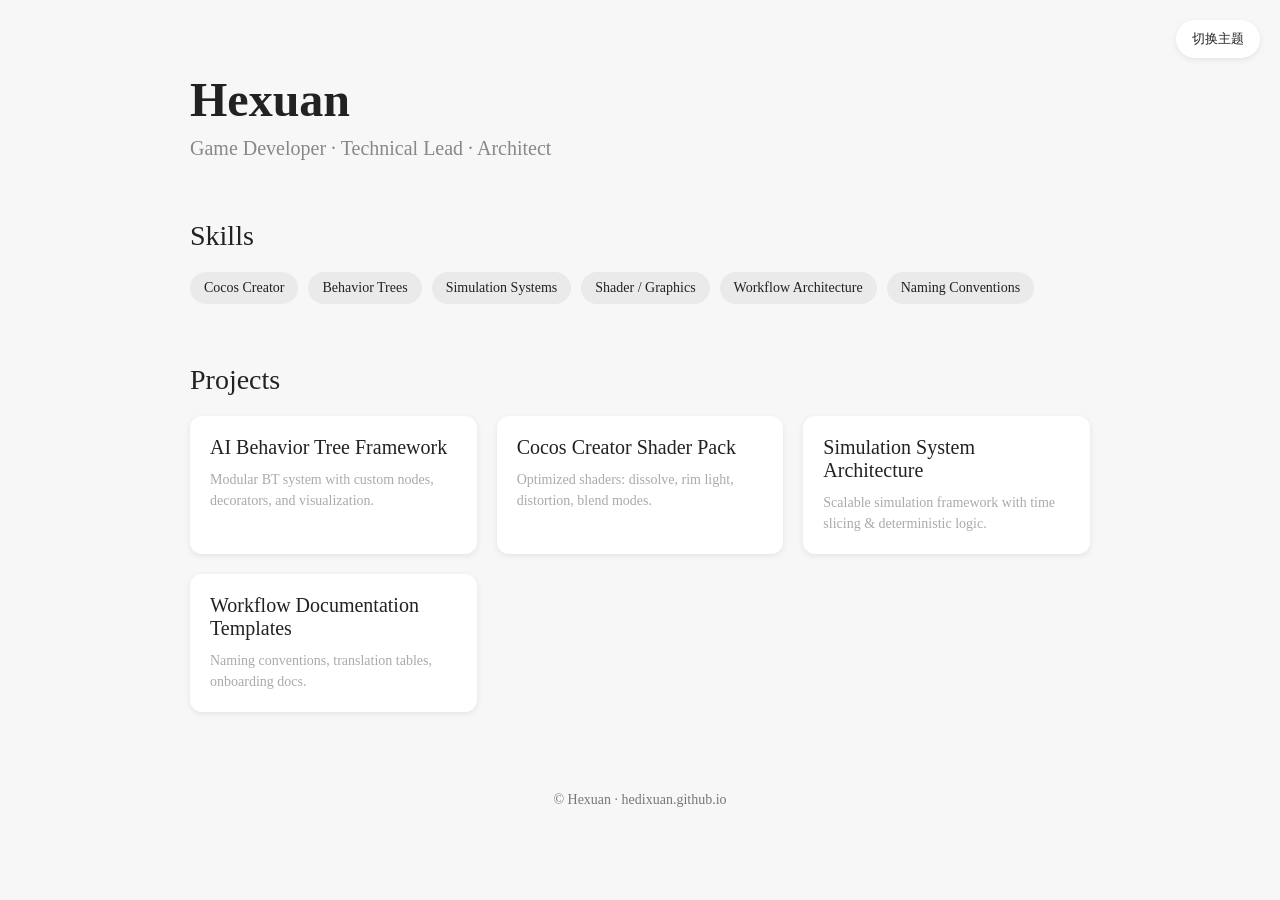
==== index.html @ cc36c201 "update" ====
<!doctype html>
<html lang="zh">
  <head>
    <meta charset="UTF-8" />
    <title>Hexuan · Game Developer</title>
    <meta name="viewport" content="width=device-width, initial-scale=1" />

    <style>
      :root {
        --bg: #f7f7f7;
        --text: #222;
        --card-bg: #fff;
        --card-shadow: rgba(0, 0, 0, 0.08);
        --skill-bg: #eaeaea;
      }

      [data-theme="dark"] {
        --bg: #111;
        --text: #e5e5e5;
        --card-bg: #1c1c1c;
        --card-shadow: rgba(255, 255, 255, 0.05);
        --skill-bg: #333;
      }

      body {
        margin: 0;
        font-family: -apple-system, BlinkMacSystemFont, "Segoe UI", Roboto;
        background: var(--bg);
        color: var(--text);
        transition:
          background 0.3s ease,
          color 0.3s ease;
      }

      .container {
        max-width: 900px;
        margin: auto;
        padding: 40px 20px;
      }

      h1 {
        font-size: 48px;
        margin-bottom: 10px;
      }

      .subtitle {
        font-size: 20px;
        color: #888;
        margin-bottom: 40px;
      }

      .section-title {
        font-size: 28px;
        margin-top: 60px;
        margin-bottom: 20px;
      }

      .skills {
        display: flex;
        flex-wrap: wrap;
        gap: 10px;
        margin-top: 20px;
      }

      .skill {
        background: var(--skill-bg);
        padding: 8px 14px;
        border-radius: 20px;
        font-size: 14px;
      }

      .projects {
        display: grid;
        grid-template-columns: repeat(auto-fill, minmax(260px, 1fr));
        gap: 20px;
      }

      .card {
        background: var(--card-bg);
        padding: 20px;
        border-radius: 12px;
        box-shadow: 0 2px 6px var(--card-shadow);
        transition:
          transform 0.2s ease,
          background 0.3s ease;
      }

      .card:hover {
        transform: translateY(-4px);
      }

      .card-title {
        font-size: 20px;
        margin-bottom: 10px;
      }

      .card-desc {
        font-size: 14px;
        color: #aaa;
        line-height: 1.5;
      }

      footer {
        margin-top: 80px;
        text-align: center;
        color: #777;
        font-size: 14px;
      }

      .theme-toggle {
        position: fixed;
        top: 20px;
        right: 20px;
        background: var(--card-bg);
        border: none;
        padding: 10px 16px;
        border-radius: 20px;
        cursor: pointer;
        box-shadow: 0 2px 6px var(--card-shadow);
        color: var(--text);
        transition:
          background 0.3s ease,
          color 0.3s ease;
      }
    </style>
  </head>

  <body>
    <button class="theme-toggle" id="themeBtn">切换主题</button>

    <div class="container">
      <h1>Hexuan</h1>
      <div class="subtitle">Game Developer · Technical Lead · Architect</div>

      <div class="section-title">Skills</div>
      <div class="skills">
        <div class="skill">Cocos Creator</div>
        <div class="skill">Behavior Trees</div>
        <div class="skill">Simulation Systems</div>
        <div class="skill">Shader / Graphics</div>
        <div class="skill">Workflow Architecture</div>
        <div class="skill">Naming Conventions</div>
      </div>

      <div class="section-title">Projects</div>
      <div class="projects">
        <div class="card">
          <div class="card-title">AI Behavior Tree Framework</div>
          <div class="card-desc">
            Modular BT system with custom nodes, decorators, and visualization.
          </div>
        </div>

        <div class="card">
          <div class="card-title">Cocos Creator Shader Pack</div>
          <div class="card-desc">
            Optimized shaders: dissolve, rim light, distortion, blend modes.
          </div>
        </div>

        <div class="card">
          <div class="card-title">Simulation System Architecture</div>
          <div class="card-desc">
            Scalable simulation framework with time slicing & deterministic
            logic.
          </div>
        </div>

        <div class="card">
          <div class="card-title">Workflow Documentation Templates</div>
          <div class="card-desc">
            Naming conventions, translation tables, onboarding docs.
          </div>
        </div>
      </div>

      <footer>© Hexuan · hedixuan.github.io</footer>
    </div>

    <script>
      const btn = document.getElementById("themeBtn");
      const root = document.documentElement;

      // 自动跟随系统主题
      const prefersDark = window.matchMedia(
        "(prefers-color-scheme: dark)",
      ).matches;
      if (prefersDark) root.setAttribute("data-theme", "dark");

      // 手动切换
      btn.onclick = () => {
        const current = root.getAttribute("data-theme");
        root.setAttribute("data-theme", current === "dark" ? "light" : "dark");
      };
    </script>
  </body>
</html>
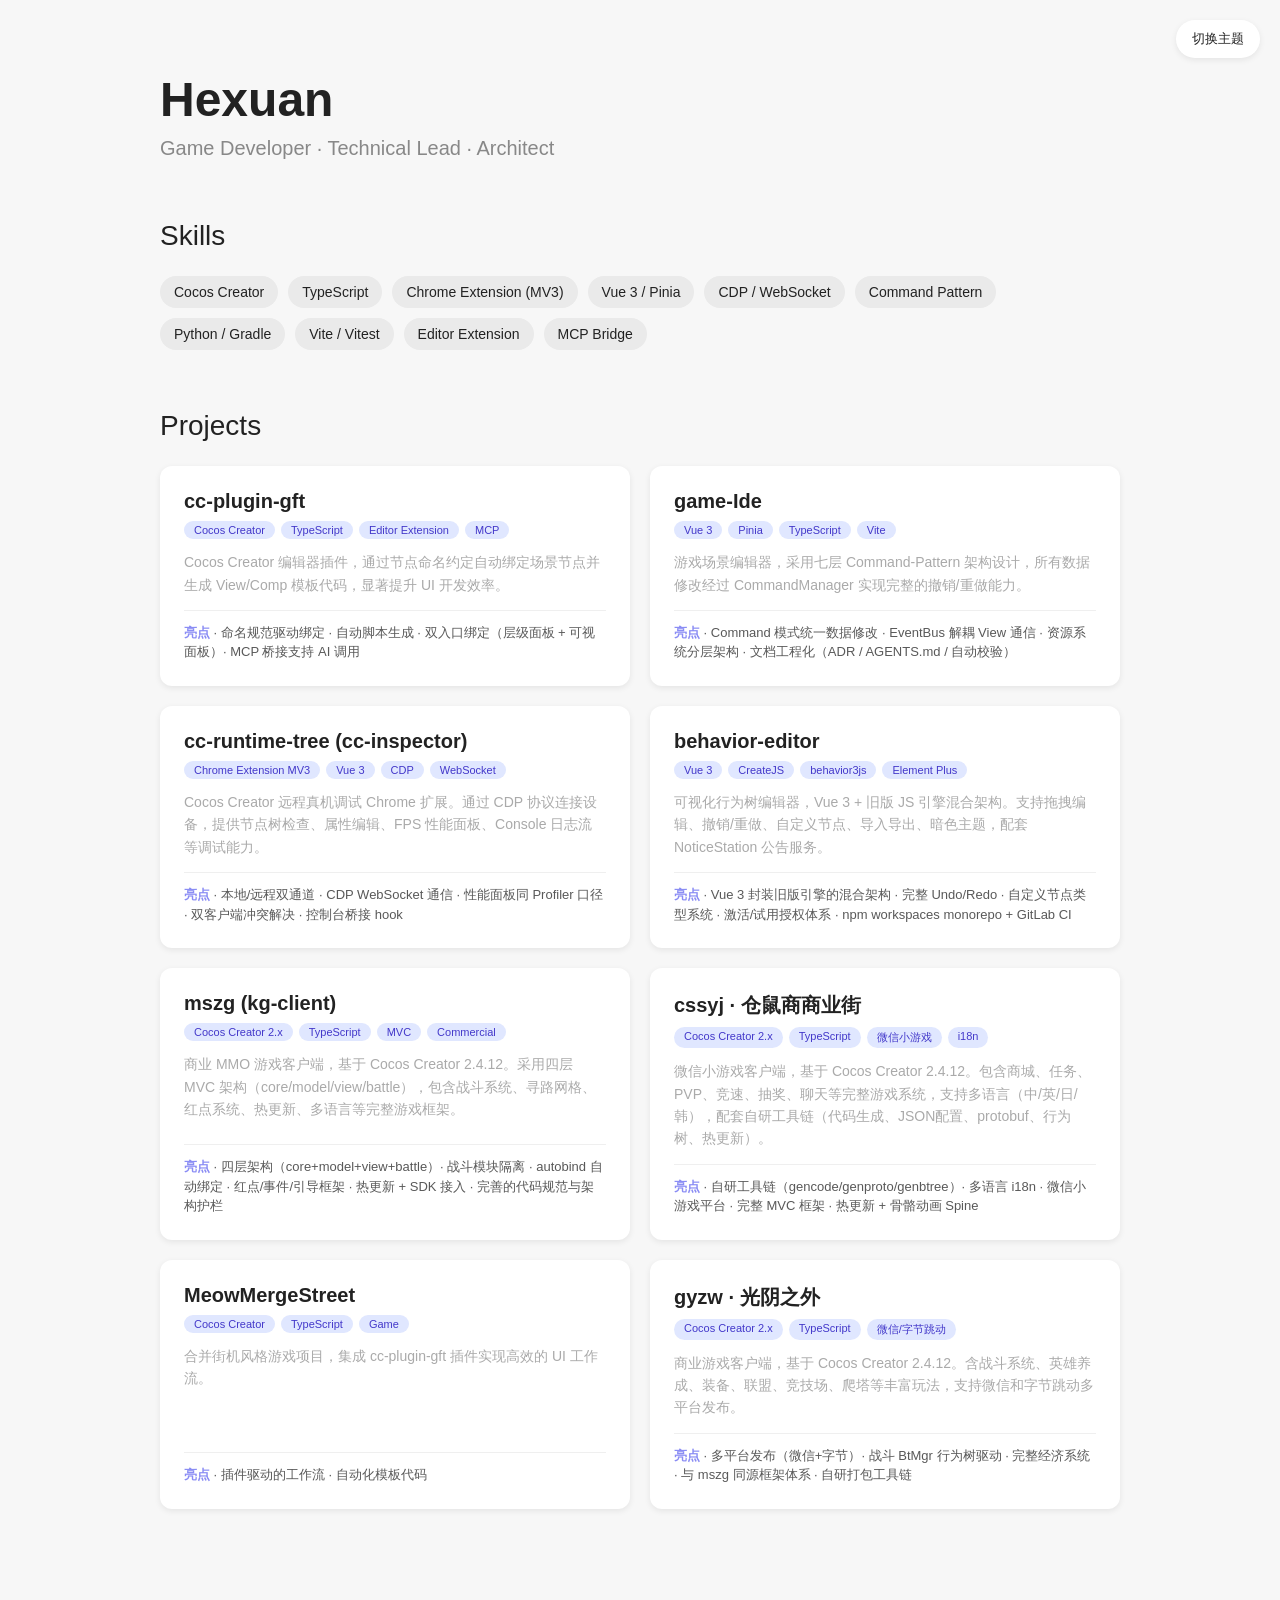
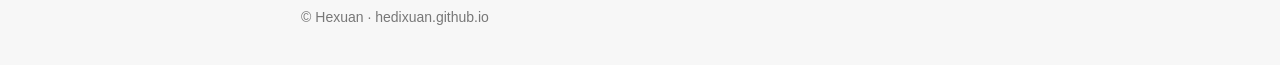
==== commit 9b0fd327: "update hero page with real project portfolio" ====
--- a/index.html
+++ b/index.html
@@ -1,197 +1,341 @@
-<!doctype html>
-<html lang="zh">
-  <head>
-    <meta charset="UTF-8" />
-    <title>Hexuan · Game Developer</title>
-    <meta name="viewport" content="width=device-width, initial-scale=1" />
-
-    <style>
-      :root {
-        --bg: #f7f7f7;
-        --text: #222;
-        --card-bg: #fff;
-        --card-shadow: rgba(0, 0, 0, 0.08);
-        --skill-bg: #eaeaea;
-      }
-
-      [data-theme="dark"] {
-        --bg: #111;
-        --text: #e5e5e5;
-        --card-bg: #1c1c1c;
-        --card-shadow: rgba(255, 255, 255, 0.05);
-        --skill-bg: #333;
-      }
-
-      body {
-        margin: 0;
-        font-family: -apple-system, BlinkMacSystemFont, "Segoe UI", Roboto;
-        background: var(--bg);
-        color: var(--text);
-        transition:
-          background 0.3s ease,
-          color 0.3s ease;
-      }
-
-      .container {
-        max-width: 900px;
-        margin: auto;
-        padding: 40px 20px;
-      }
-
-      h1 {
-        font-size: 48px;
-        margin-bottom: 10px;
-      }
-
-      .subtitle {
-        font-size: 20px;
-        color: #888;
-        margin-bottom: 40px;
-      }
-
-      .section-title {
-        font-size: 28px;
-        margin-top: 60px;
-        margin-bottom: 20px;
-      }
-
-      .skills {
-        display: flex;
-        flex-wrap: wrap;
-        gap: 10px;
-        margin-top: 20px;
-      }
-
-      .skill {
-        background: var(--skill-bg);
-        padding: 8px 14px;
-        border-radius: 20px;
-        font-size: 14px;
-      }
-
-      .projects {
-        display: grid;
-        grid-template-columns: repeat(auto-fill, minmax(260px, 1fr));
-        gap: 20px;
-      }
-
-      .card {
-        background: var(--card-bg);
-        padding: 20px;
-        border-radius: 12px;
-        box-shadow: 0 2px 6px var(--card-shadow);
-        transition:
-          transform 0.2s ease,
-          background 0.3s ease;
-      }
-
-      .card:hover {
-        transform: translateY(-4px);
-      }
-
-      .card-title {
-        font-size: 20px;
-        margin-bottom: 10px;
-      }
-
-      .card-desc {
-        font-size: 14px;
-        color: #aaa;
-        line-height: 1.5;
-      }
-
-      footer {
-        margin-top: 80px;
-        text-align: center;
-        color: #777;
-        font-size: 14px;
-      }
-
-      .theme-toggle {
-        position: fixed;
-        top: 20px;
-        right: 20px;
-        background: var(--card-bg);
-        border: none;
-        padding: 10px 16px;
-        border-radius: 20px;
-        cursor: pointer;
-        box-shadow: 0 2px 6px var(--card-shadow);
-        color: var(--text);
-        transition:
-          background 0.3s ease,
-          color 0.3s ease;
-      }
-    </style>
-  </head>
-
-  <body>
-    <button class="theme-toggle" id="themeBtn">切换主题</button>
-
-    <div class="container">
-      <h1>Hexuan</h1>
-      <div class="subtitle">Game Developer · Technical Lead · Architect</div>
-
-      <div class="section-title">Skills</div>
-      <div class="skills">
-        <div class="skill">Cocos Creator</div>
-        <div class="skill">Behavior Trees</div>
-        <div class="skill">Simulation Systems</div>
-        <div class="skill">Shader / Graphics</div>
-        <div class="skill">Workflow Architecture</div>
-        <div class="skill">Naming Conventions</div>
-      </div>
-
-      <div class="section-title">Projects</div>
-      <div class="projects">
-        <div class="card">
-          <div class="card-title">AI Behavior Tree Framework</div>
-          <div class="card-desc">
-            Modular BT system with custom nodes, decorators, and visualization.
-          </div>
-        </div>
-
-        <div class="card">
-          <div class="card-title">Cocos Creator Shader Pack</div>
-          <div class="card-desc">
-            Optimized shaders: dissolve, rim light, distortion, blend modes.
-          </div>
-        </div>
-
-        <div class="card">
-          <div class="card-title">Simulation System Architecture</div>
-          <div class="card-desc">
-            Scalable simulation framework with time slicing & deterministic
-            logic.
-          </div>
-        </div>
-
-        <div class="card">
-          <div class="card-title">Workflow Documentation Templates</div>
-          <div class="card-desc">
-            Naming conventions, translation tables, onboarding docs.
-          </div>
-        </div>
-      </div>
-
-      <footer>© Hexuan · hedixuan.github.io</footer>
-    </div>
-
-    <script>
-      const btn = document.getElementById("themeBtn");
-      const root = document.documentElement;
-
-      // 自动跟随系统主题
-      const prefersDark = window.matchMedia(
-        "(prefers-color-scheme: dark)",
-      ).matches;
-      if (prefersDark) root.setAttribute("data-theme", "dark");
-
-      // 手动切换
-      btn.onclick = () => {
-        const current = root.getAttribute("data-theme");
-        root.setAttribute("data-theme", current === "dark" ? "light" : "dark");
-      };
-    </script>
-  </body>
-</html>
+<!doctype html>
+<html lang="zh">
+  <head>
+    <meta charset="UTF-8" />
+    <title>Hexuan · Game Developer</title>
+    <meta name="viewport" content="width=device-width, initial-scale=1" />
+
+    <style>
+      :root {
+        --bg: #f7f7f7;
+        --text: #222;
+        --card-bg: #fff;
+        --card-shadow: rgba(0, 0, 0, 0.08);
+        --skill-bg: #eaeaea;
+        --tag-bg: #e0e7ff;
+        --tag-text: #4338ca;
+        --highlight: #6366f1;
+      }
+
+      [data-theme="dark"] {
+        --bg: #111;
+        --text: #e5e5e5;
+        --card-bg: #1c1c1c;
+        --card-shadow: rgba(255, 255, 255, 0.05);
+        --skill-bg: #333;
+        --tag-bg: #1e1b4b;
+        --tag-text: #a5b4fc;
+        --highlight: #818cf8;
+      }
+
+      body {
+        margin: 0;
+        font-family: -apple-system, BlinkMacSystemFont, "Segoe UI", Roboto, sans-serif;
+        background: var(--bg);
+        color: var(--text);
+        transition:
+          background 0.3s ease,
+          color 0.3s ease;
+      }
+
+      .container {
+        max-width: 960px;
+        margin: auto;
+        padding: 40px 20px;
+      }
+
+      h1 {
+        font-size: 48px;
+        margin-bottom: 10px;
+      }
+
+      .subtitle {
+        font-size: 20px;
+        color: #888;
+        margin-bottom: 40px;
+      }
+
+      .section-title {
+        font-size: 28px;
+        margin-top: 60px;
+        margin-bottom: 24px;
+        display: flex;
+        align-items: center;
+        gap: 10px;
+      }
+
+      .skills {
+        display: flex;
+        flex-wrap: wrap;
+        gap: 10px;
+        margin-top: 20px;
+      }
+
+      .skill {
+        background: var(--skill-bg);
+        padding: 8px 14px;
+        border-radius: 20px;
+        font-size: 14px;
+        transition: background 0.3s ease;
+      }
+
+      .projects {
+        display: grid;
+        grid-template-columns: repeat(auto-fill, minmax(420px, 1fr));
+        gap: 20px;
+      }
+
+      .card {
+        background: var(--card-bg);
+        padding: 24px;
+        border-radius: 12px;
+        box-shadow: 0 2px 6px var(--card-shadow);
+        transition:
+          transform 0.2s ease,
+          background 0.3s ease;
+        display: flex;
+        flex-direction: column;
+      }
+
+      .card:hover {
+        transform: translateY(-4px);
+      }
+
+      .card-title {
+        font-size: 20px;
+        margin-bottom: 8px;
+        font-weight: 600;
+      }
+
+      .card-desc {
+        font-size: 14px;
+        color: #aaa;
+        line-height: 1.6;
+        margin-bottom: 14px;
+        flex: 1;
+      }
+
+      .card-tags {
+        display: flex;
+        flex-wrap: wrap;
+        gap: 6px;
+        margin-bottom: 12px;
+      }
+
+      .card-tag {
+        background: var(--tag-bg);
+        color: var(--tag-text);
+        padding: 3px 10px;
+        border-radius: 12px;
+        font-size: 11px;
+        font-weight: 500;
+      }
+
+      .card-highlights {
+        font-size: 13px;
+        line-height: 1.5;
+        color: var(--text);
+        padding-top: 12px;
+        border-top: 1px solid var(--skill-bg);
+        opacity: 0.75;
+      }
+
+      .card-highlights strong {
+        color: var(--highlight);
+        font-weight: 600;
+      }
+
+      footer {
+        margin-top: 80px;
+        text-align: center;
+        color: #777;
+        font-size: 14px;
+      }
+
+      .theme-toggle {
+        position: fixed;
+        top: 20px;
+        right: 20px;
+        background: var(--card-bg);
+        border: none;
+        padding: 10px 16px;
+        border-radius: 20px;
+        cursor: pointer;
+        box-shadow: 0 2px 6px var(--card-shadow);
+        color: var(--text);
+        transition:
+          background 0.3s ease,
+          color 0.3s ease;
+        z-index: 10;
+      }
+    </style>
+  </head>
+
+  <body>
+    <button class="theme-toggle" id="themeBtn">切换主题</button>
+
+    <div class="container">
+      <h1>Hexuan</h1>
+      <div class="subtitle">Game Developer · Technical Lead · Architect</div>
+
+      <div class="section-title">Skills</div>
+      <div class="skills">
+        <div class="skill">Cocos Creator</div>
+        <div class="skill">TypeScript</div>
+        <div class="skill">Chrome Extension (MV3)</div>
+        <div class="skill">Vue 3 / Pinia</div>
+        <div class="skill">CDP / WebSocket</div>
+        <div class="skill">Command Pattern</div>
+        <div class="skill">Python / Gradle</div>
+        <div class="skill">Vite / Vitest</div>
+        <div class="skill">Editor Extension</div>
+        <div class="skill">MCP Bridge</div>
+      </div>
+
+      <div class="section-title">Projects</div>
+      <div class="projects">
+        <div class="card">
+          <div class="card-title">cc-plugin-gft</div>
+          <div class="card-tags">
+            <span class="card-tag">Cocos Creator</span>
+            <span class="card-tag">TypeScript</span>
+            <span class="card-tag">Editor Extension</span>
+            <span class="card-tag">MCP</span>
+          </div>
+          <div class="card-desc">
+            Cocos Creator 编辑器插件，通过节点命名约定自动绑定场景节点并生成 View/Comp 模板代码，显著提升 UI 开发效率。
+          </div>
+          <div class="card-highlights">
+            <strong>亮点</strong> · 命名规范驱动绑定 · 自动脚本生成 · 双入口绑定（层级面板 + 可视面板）· MCP 桥接支持 AI 调用
+          </div>
+        </div>
+
+        <div class="card">
+          <div class="card-title">game-Ide</div>
+          <div class="card-tags">
+            <span class="card-tag">Vue 3</span>
+            <span class="card-tag">Pinia</span>
+            <span class="card-tag">TypeScript</span>
+            <span class="card-tag">Vite</span>
+          </div>
+          <div class="card-desc">
+            游戏场景编辑器，采用七层 Command-Pattern 架构设计，所有数据修改经过 CommandManager 实现完整的撤销/重做能力。
+          </div>
+          <div class="card-highlights">
+            <strong>亮点</strong> · Command 模式统一数据修改 · EventBus 解耦 View 通信 · 资源系统分层架构 · 文档工程化（ADR / AGENTS.md / 自动校验）
+          </div>
+        </div>
+
+        <div class="card">
+          <div class="card-title">cc-runtime-tree (cc-inspector)</div>
+          <div class="card-tags">
+            <span class="card-tag">Chrome Extension MV3</span>
+            <span class="card-tag">Vue 3</span>
+            <span class="card-tag">CDP</span>
+            <span class="card-tag">WebSocket</span>
+          </div>
+          <div class="card-desc">
+            Cocos Creator 远程真机调试 Chrome 扩展。通过 CDP 协议连接设备，提供节点树检查、属性编辑、FPS 性能面板、Console 日志流等调试能力。
+          </div>
+          <div class="card-highlights">
+            <strong>亮点</strong> · 本地/远程双通道 · CDP WebSocket 通信 · 性能面板同 Profiler 口径 · 双客户端冲突解决 · 控制台桥接 hook
+          </div>
+        </div>
+
+        <div class="card">
+          <div class="card-title">behavior-editor</div>
+          <div class="card-tags">
+            <span class="card-tag">Vue 3</span>
+            <span class="card-tag">CreateJS</span>
+            <span class="card-tag">behavior3js</span>
+            <span class="card-tag">Element Plus</span>
+          </div>
+          <div class="card-desc">
+            可视化行为树编辑器，Vue 3 + 旧版 JS 引擎混合架构。支持拖拽编辑、撤销/重做、自定义节点、导入导出、暗色主题，配套 NoticeStation 公告服务。
+          </div>
+          <div class="card-highlights">
+            <strong>亮点</strong> · Vue 3 封装旧版引擎的混合架构 · 完整 Undo/Redo · 自定义节点类型系统 · 激活/试用授权体系 · npm workspaces monorepo + GitLab CI
+          </div>
+        </div>
+
+        <div class="card">
+          <div class="card-title">mszg (kg-client)</div>
+          <div class="card-tags">
+            <span class="card-tag">Cocos Creator 2.x</span>
+            <span class="card-tag">TypeScript</span>
+            <span class="card-tag">MVC</span>
+            <span class="card-tag">Commercial</span>
+          </div>
+          <div class="card-desc">
+            商业 MMO 游戏客户端，基于 Cocos Creator 2.4.12。采用四层 MVC 架构（core/model/view/battle），包含战斗系统、寻路网格、红点系统、热更新、多语言等完整游戏框架。
+          </div>
+          <div class="card-highlights">
+            <strong>亮点</strong> · 四层架构（core+model+view+battle）· 战斗模块隔离 · autobind 自动绑定 · 红点/事件/引导框架 · 热更新 + SDK 接入 · 完善的代码规范与架构护栏
+          </div>
+        </div>
+
+        <div class="card">
+          <div class="card-title">cssyj · 仓鼠商商业街</div>
+          <div class="card-tags">
+            <span class="card-tag">Cocos Creator 2.x</span>
+            <span class="card-tag">TypeScript</span>
+            <span class="card-tag">微信小游戏</span>
+            <span class="card-tag">i18n</span>
+          </div>
+          <div class="card-desc">
+            微信小游戏客户端，基于 Cocos Creator 2.4.12。包含商城、任务、PVP、竞速、抽奖、聊天等完整游戏系统，支持多语言（中/英/日/韩），配套自研工具链（代码生成、JSON配置、protobuf、行为树、热更新）。
+          </div>
+          <div class="card-highlights">
+            <strong>亮点</strong> · 自研工具链（gencode/genproto/genbtree）· 多语言 i18n · 微信小游戏平台 · 完整 MVC 框架 · 热更新 + 骨骼动画 Spine
+          </div>
+        </div>
+
+        <div class="card">
+          <div class="card-title">MeowMergeStreet</div>
+          <div class="card-tags">
+            <span class="card-tag">Cocos Creator</span>
+            <span class="card-tag">TypeScript</span>
+            <span class="card-tag">Game</span>
+          </div>
+          <div class="card-desc">
+            合并街机风格游戏项目，集成 cc-plugin-gft 插件实现高效的 UI 工作流。
+          </div>
+          <div class="card-highlights">
+            <strong>亮点</strong> · 插件驱动的工作流 · 自动化模板代码
+          </div>
+        </div>
+
+        <div class="card">
+          <div class="card-title">gyzw · 光阴之外</div>
+          <div class="card-tags">
+            <span class="card-tag">Cocos Creator 2.x</span>
+            <span class="card-tag">TypeScript</span>
+            <span class="card-tag">微信/字节跳动</span>
+          </div>
+          <div class="card-desc">
+            商业游戏客户端，基于 Cocos Creator 2.4.12。含战斗系统、英雄养成、装备、联盟、竞技场、爬塔等丰富玩法，支持微信和字节跳动多平台发布。
+          </div>
+          <div class="card-highlights">
+            <strong>亮点</strong> · 多平台发布（微信+字节）· 战斗 BtMgr 行为树驱动 · 完整经济系统 · 与 mszg 同源框架体系 · 自研打包工具链
+          </div>
+        </div>
+
+      <footer>© Hexuan · hedixuan.github.io</footer>
+    </div>
+
+    <script>
+      const btn = document.getElementById("themeBtn");
+      const root = document.documentElement;
+
+      const prefersDark = window.matchMedia(
+        "(prefers-color-scheme: dark)",
+      ).matches;
+      if (prefersDark) root.setAttribute("data-theme", "dark");
+
+      btn.onclick = () => {
+        const current = root.getAttribute("data-theme");
+        root.setAttribute("data-theme", current === "dark" ? "light" : "dark");
+      };
+    </script>
+  </body>
+</html>
